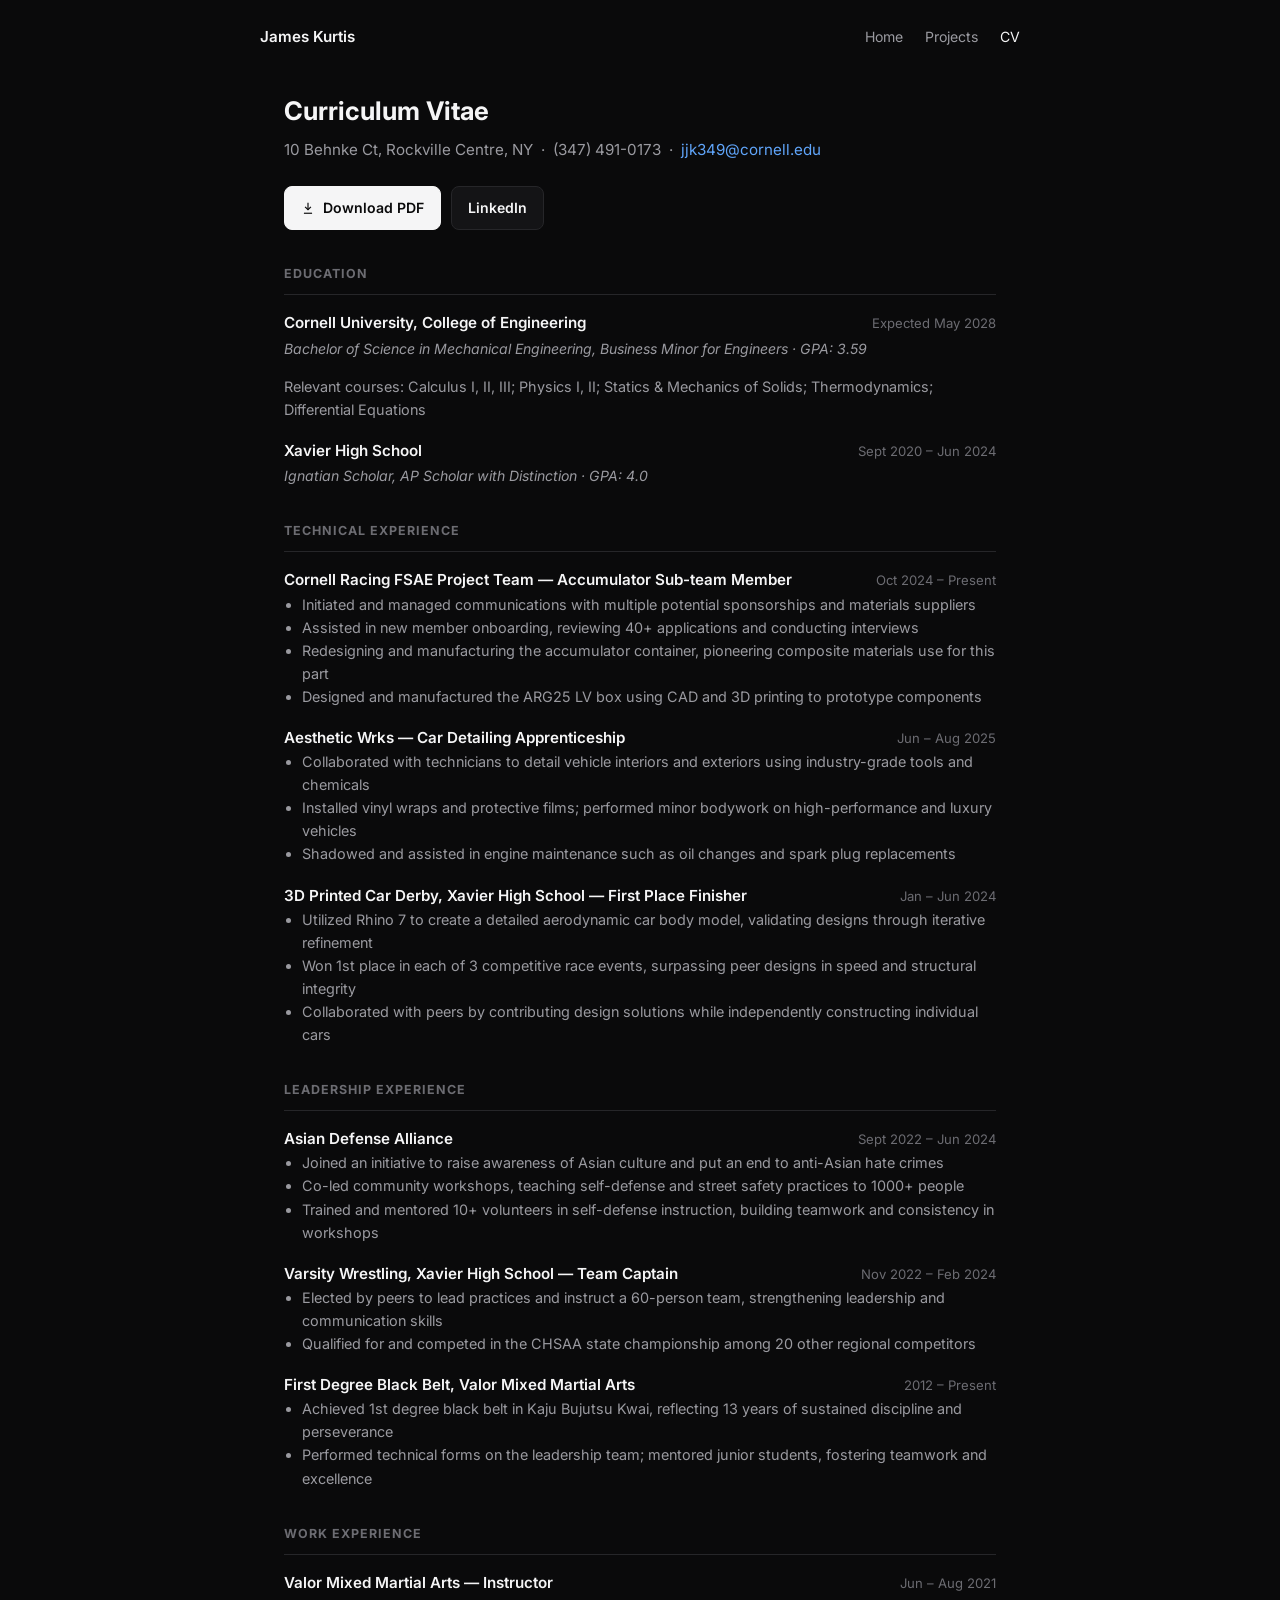
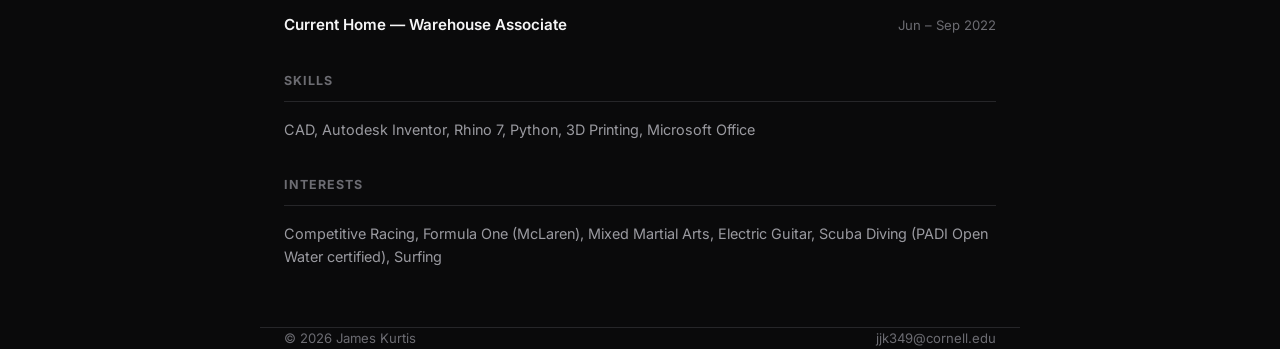
==== cv.html @ 6c4cfc71 "Scaffold portfolio site with real About Me, projects, and CV content Plain HTML/CSS/JS static site s" ====
<!DOCTYPE html>
<html lang="en">
<head>
  <meta charset="UTF-8" />
  <meta name="viewport" content="width=device-width, initial-scale=1.0" />
  <title>CV — James Kurtis</title>
  <link rel="icon" href="assets/images/favicon.svg" type="image/svg+xml" />
  <link rel="preconnect" href="https://fonts.googleapis.com" />
  <link rel="preconnect" href="https://fonts.gstatic.com" crossorigin />
  <link href="https://fonts.googleapis.com/css2?family=Inter:wght@400;500;600;700&display=swap" rel="stylesheet" />
  <link rel="stylesheet" href="assets/css/style.css" />
</head>
<body>

  <nav class="nav">
    <div class="wrap nav-inner">
      <a class="nav-brand" href="index.html">James Kurtis</a>
      <ul class="nav-links">
        <li><a href="index.html">Home</a></li>
        <li><a href="projects.html">Projects</a></li>
        <li><a href="cv.html" class="active">CV</a></li>
      </ul>
    </div>
  </nav>

  <main class="wrap">
    <section style="padding-top: 32px;">
      <h1 class="detail-title">Curriculum Vitae</h1>
      <p class="detail-subtitle">
        10 Behnke Ct, Rockville Centre, NY &nbsp;·&nbsp; (347) 491-0173 &nbsp;·&nbsp;
        <a href="mailto:jjk349@cornell.edu" style="color:var(--accent-2);">jjk349@cornell.edu</a>
      </p>

      <div class="cv-actions">
        <a class="btn btn-primary" href="assets/cv/James-Kurtis-CV.pdf" download>
          <svg width="14" height="14" viewBox="0 0 24 24" fill="none" stroke="currentColor" stroke-width="2"><path d="M12 3v12"/><path d="M7 10l5 5 5-5"/><path d="M5 21h14"/></svg>
          Download PDF
        </a>
        <a class="btn" href="https://www.linkedin.com/in/James-Kurtis" target="_blank" rel="noopener">LinkedIn</a>
      </div>

      <div class="cv-section">
        <h2>Education</h2>
        <div class="cv-entry">
          <div class="cv-entry-row">
            <span class="cv-entry-title">Cornell University, College of Engineering</span>
            <span class="cv-entry-date">Expected May 2028</span>
          </div>
          <p class="cv-entry-sub">Bachelor of Science in Mechanical Engineering, Business Minor for Engineers &middot; GPA: 3.59</p>
          <p class="cv-tags">Relevant courses: Calculus I, II, III; Physics I, II; Statics &amp; Mechanics of Solids; Thermodynamics; Differential Equations</p>
        </div>
        <div class="cv-entry">
          <div class="cv-entry-row">
            <span class="cv-entry-title">Xavier High School</span>
            <span class="cv-entry-date">Sept 2020 – Jun 2024</span>
          </div>
          <p class="cv-entry-sub">Ignatian Scholar, AP Scholar with Distinction &middot; GPA: 4.0</p>
        </div>
      </div>

      <div class="cv-section">
        <h2>Technical Experience</h2>

        <div class="cv-entry">
          <div class="cv-entry-row">
            <span class="cv-entry-title">Cornell Racing FSAE Project Team — Accumulator Sub-team Member</span>
            <span class="cv-entry-date">Oct 2024 – Present</span>
          </div>
          <ul>
            <li>Initiated and managed communications with multiple potential sponsorships and materials suppliers</li>
            <li>Assisted in new member onboarding, reviewing 40+ applications and conducting interviews</li>
            <li>Redesigning and manufacturing the accumulator container, pioneering composite materials use for this part</li>
            <li>Designed and manufactured the ARG25 LV box using CAD and 3D printing to prototype components</li>
          </ul>
        </div>

        <div class="cv-entry">
          <div class="cv-entry-row">
            <span class="cv-entry-title">Aesthetic Wrks — Car Detailing Apprenticeship</span>
            <span class="cv-entry-date">Jun – Aug 2025</span>
          </div>
          <ul>
            <li>Collaborated with technicians to detail vehicle interiors and exteriors using industry-grade tools and chemicals</li>
            <li>Installed vinyl wraps and protective films; performed minor bodywork on high-performance and luxury vehicles</li>
            <li>Shadowed and assisted in engine maintenance such as oil changes and spark plug replacements</li>
          </ul>
        </div>

        <div class="cv-entry">
          <div class="cv-entry-row">
            <span class="cv-entry-title">3D Printed Car Derby, Xavier High School — First Place Finisher</span>
            <span class="cv-entry-date">Jan – Jun 2024</span>
          </div>
          <ul>
            <li>Utilized Rhino 7 to create a detailed aerodynamic car body model, validating designs through iterative refinement</li>
            <li>Won 1st place in each of 3 competitive race events, surpassing peer designs in speed and structural integrity</li>
            <li>Collaborated with peers by contributing design solutions while independently constructing individual cars</li>
          </ul>
        </div>
      </div>

      <div class="cv-section">
        <h2>Leadership Experience</h2>

        <div class="cv-entry">
          <div class="cv-entry-row">
            <span class="cv-entry-title">Asian Defense Alliance</span>
            <span class="cv-entry-date">Sept 2022 – Jun 2024</span>
          </div>
          <ul>
            <li>Joined an initiative to raise awareness of Asian culture and put an end to anti-Asian hate crimes</li>
            <li>Co-led community workshops, teaching self-defense and street safety practices to 1000+ people</li>
            <li>Trained and mentored 10+ volunteers in self-defense instruction, building teamwork and consistency in workshops</li>
          </ul>
        </div>

        <div class="cv-entry">
          <div class="cv-entry-row">
            <span class="cv-entry-title">Varsity Wrestling, Xavier High School — Team Captain</span>
            <span class="cv-entry-date">Nov 2022 – Feb 2024</span>
          </div>
          <ul>
            <li>Elected by peers to lead practices and instruct a 60-person team, strengthening leadership and communication skills</li>
            <li>Qualified for and competed in the CHSAA state championship among 20 other regional competitors</li>
          </ul>
        </div>

        <div class="cv-entry">
          <div class="cv-entry-row">
            <span class="cv-entry-title">First Degree Black Belt, Valor Mixed Martial Arts</span>
            <span class="cv-entry-date">2012 – Present</span>
          </div>
          <ul>
            <li>Achieved 1st degree black belt in Kaju Bujutsu Kwai, reflecting 13 years of sustained discipline and perseverance</li>
            <li>Performed technical forms on the leadership team; mentored junior students, fostering teamwork and excellence</li>
          </ul>
        </div>
      </div>

      <div class="cv-section">
        <h2>Work Experience</h2>
        <div class="cv-entry">
          <div class="cv-entry-row">
            <span class="cv-entry-title">Valor Mixed Martial Arts — Instructor</span>
            <span class="cv-entry-date">Jun – Aug 2021</span>
          </div>
        </div>
        <div class="cv-entry">
          <div class="cv-entry-row">
            <span class="cv-entry-title">Current Home — Warehouse Associate</span>
            <span class="cv-entry-date">Jun – Sep 2022</span>
          </div>
        </div>
      </div>

      <div class="cv-section">
        <h2>Skills</h2>
        <p class="cv-tags">CAD, Autodesk Inventor, Rhino 7, Python, 3D Printing, Microsoft Office</p>
      </div>

      <div class="cv-section">
        <h2>Interests</h2>
        <p class="cv-tags">Competitive Racing, Formula One (McLaren), Mixed Martial Arts, Electric Guitar, Scuba Diving (PADI Open Water certified), Surfing</p>
      </div>
    </section>
  </main>

  <footer class="wrap">
    <span>&copy; <span data-year></span> James Kurtis</span>
    <span><a href="mailto:jjk349@cornell.edu">jjk349@cornell.edu</a></span>
  </footer>

  <script src="assets/js/main.js"></script>
</body>
</html>
---- assets/css/style.css ----
/* ===== James Kurtis — Portfolio ===== */

:root {
  --bg: #0a0a0b;
  --bg-elevated: #141416;
  --bg-card: #17171a;
  --border: #262629;
  --text-primary: #f5f5f6;
  --text-secondary: #9a9aa0;
  --text-muted: #6c6c72;
  --accent: #3b82f6;
  --accent-2: #60a5fa;
  --green: #22c55e;
  --radius: 12px;
  --radius-sm: 8px;
  --max-width: 760px;
  --font: "Inter", -apple-system, BlinkMacSystemFont, "Segoe UI", Roboto, Helvetica, Arial, sans-serif;
}

* {
  box-sizing: border-box;
}

html {
  scroll-behavior: smooth;
}

body {
  margin: 0;
  background: var(--bg);
  color: var(--text-primary);
  font-family: var(--font);
  line-height: 1.6;
  -webkit-font-smoothing: antialiased;
}

img {
  max-width: 100%;
  display: block;
}

a {
  color: inherit;
  text-decoration: none;
}

.wrap {
  max-width: var(--max-width);
  margin: 0 auto;
  padding: 0 24px;
}

/* ---------- Top nav ---------- */

.nav {
  border-bottom: 1px solid transparent;
}

.nav-inner {
  display: flex;
  align-items: center;
  justify-content: space-between;
  padding: 24px 0 8px;
}

.nav-brand {
  font-weight: 600;
  font-size: 0.95rem;
  color: var(--text-primary);
}

.nav-links {
  display: flex;
  gap: 22px;
  list-style: none;
  margin: 0;
  padding: 0;
}

.nav-links a {
  font-size: 0.88rem;
  color: var(--text-secondary);
  transition: color 0.15s ease;
}

.nav-links a:hover,
.nav-links a.active {
  color: var(--text-primary);
}

/* ---------- Hero / header card ---------- */

.hero {
  padding-top: 20px;
}

.hero-row {
  display: flex;
  justify-content: space-between;
  align-items: flex-start;
  gap: 24px;
  flex-wrap: wrap;
}

.hero-identity {
  display: flex;
  gap: 16px;
  align-items: center;
}

.avatar {
  width: 72px;
  height: 72px;
  border-radius: 14px;
  object-fit: cover;
  background: var(--bg-elevated);
  flex-shrink: 0;
}

.hero-name {
  font-size: 1.35rem;
  font-weight: 700;
  margin: 0 0 2px;
  color: var(--text-primary);
}

.hero-title {
  font-size: 0.98rem;
  color: var(--text-secondary);
  margin: 0 0 6px;
}

.hero-meta {
  display: flex;
  align-items: center;
  gap: 14px;
  font-size: 0.85rem;
  color: var(--text-muted);
  flex-wrap: wrap;
}

.hero-meta .dot {
  display: inline-block;
  width: 7px;
  height: 7px;
  border-radius: 50%;
  background: var(--green);
  margin-right: 6px;
}

.hero-actions {
  display: flex;
  align-items: center;
}

.btn {
  display: inline-flex;
  align-items: center;
  gap: 8px;
  padding: 10px 16px;
  border-radius: var(--radius-sm);
  font-size: 0.88rem;
  font-weight: 600;
  border: 1px solid var(--border);
  background: var(--bg-elevated);
  color: var(--text-primary);
  cursor: pointer;
  transition: background 0.15s ease, border-color 0.15s ease;
}

.btn:hover {
  background: #1c1c1f;
  border-color: #333338;
}

.btn-primary {
  background: var(--text-primary);
  color: #0a0a0b;
  border-color: var(--text-primary);
}

.btn-primary:hover {
  background: #e2e2e4;
}

/* contact bar */

.contact-bar {
  display: flex;
  justify-content: space-between;
  align-items: center;
  padding: 20px 0 16px;
  margin-top: 18px;
  border-top: 1px solid var(--border);
  border-bottom: 2px solid var(--accent);
  font-size: 0.88rem;
  color: var(--text-secondary);
  flex-wrap: wrap;
  gap: 10px;
}

.contact-bar a {
  display: inline-flex;
  align-items: center;
  gap: 8px;
  transition: color 0.15s ease;
}

.contact-bar a:hover {
  color: var(--text-primary);
}

/* ---------- Sections ---------- */

section {
  padding: 44px 0;
}

.section-head {
  display: flex;
  align-items: baseline;
  justify-content: space-between;
  margin-bottom: 18px;
}

.section-title {
  font-size: 1.05rem;
  font-weight: 700;
  margin: 0;
  color: var(--text-primary);
}

.view-all {
  font-size: 0.85rem;
  color: var(--text-secondary);
  display: inline-flex;
  align-items: center;
  gap: 4px;
}

.view-all:hover {
  color: var(--text-primary);
}

.about-text {
  color: var(--text-secondary);
  font-size: 0.95rem;
  max-width: 62ch;
}

/* ---------- Project grid ---------- */

.project-grid {
  display: grid;
  grid-template-columns: 1fr 1fr;
  gap: 16px;
}

.project-card {
  background: var(--bg-card);
  border: 1px solid var(--border);
  border-radius: var(--radius);
  overflow: hidden;
  transition: border-color 0.15s ease, transform 0.15s ease;
}

.project-card:hover {
  border-color: #35353a;
  transform: translateY(-2px);
}

.project-thumb {
  aspect-ratio: 4 / 3;
  width: 100%;
  object-fit: cover;
  background: var(--bg-elevated);
}

.project-thumb.placeholder {
  display: flex;
  align-items: center;
  justify-content: center;
  font-size: 1.6rem;
  font-weight: 700;
  color: var(--text-muted);
  background: linear-gradient(135deg, #17171a, #1f1f24);
  letter-spacing: 0.04em;
}

.project-body {
  padding: 14px 16px 16px;
}

.project-title-row {
  display: flex;
  align-items: center;
  justify-content: space-between;
  font-weight: 600;
  font-size: 0.95rem;
  color: var(--text-primary);
}

.project-cat {
  margin: 4px 0 0;
  font-size: 0.82rem;
  color: var(--text-muted);
}

.arrow {
  color: var(--text-muted);
}

/* ---------- Footer ---------- */

footer {
  border-top: 1px solid var(--border);
  padding: 28px 0 40px;
  color: var(--text-muted);
  font-size: 0.82rem;
  display: flex;
  justify-content: space-between;
  flex-wrap: wrap;
  gap: 10px;
}

footer a:hover {
  color: var(--text-secondary);
}

/* ---------- Project detail page ---------- */

.back-link {
  display: inline-flex;
  align-items: center;
  gap: 6px;
  color: var(--text-secondary);
  font-size: 0.88rem;
  margin: 28px 0 20px;
}

.back-link:hover {
  color: var(--text-primary);
}

.detail-hero {
  width: 100%;
  border-radius: var(--radius);
  aspect-ratio: 16 / 9;
  object-fit: cover;
  background: var(--bg-elevated);
  margin-bottom: 24px;
}

.detail-hero.placeholder {
  display: flex;
  align-items: center;
  justify-content: center;
  font-size: 2rem;
  font-weight: 700;
  color: var(--text-muted);
  background: linear-gradient(135deg, #17171a, #1f1f24);
}

.detail-title {
  font-size: 1.6rem;
  font-weight: 700;
  margin: 0 0 6px;
}

.detail-subtitle {
  color: var(--text-secondary);
  font-size: 0.95rem;
  margin: 0 0 24px;
}

.detail-body p {
  color: var(--text-secondary);
  font-size: 0.95rem;
}

.detail-body h3 {
  font-size: 0.95rem;
  color: var(--text-primary);
  margin: 28px 0 10px;
}

.detail-body ul {
  color: var(--text-secondary);
  font-size: 0.92rem;
  padding-left: 20px;
}

.chip-row {
  display: flex;
  flex-wrap: wrap;
  gap: 8px;
  margin-top: 10px;
}

.chip {
  font-size: 0.78rem;
  padding: 5px 10px;
  border-radius: 999px;
  border: 1px solid var(--border);
  color: var(--text-secondary);
  background: var(--bg-elevated);
}

/* ---------- CV page ---------- */

.cv-actions {
  display: flex;
  gap: 10px;
  margin: 24px 0 8px;
}

.cv-section {
  margin-top: 34px;
}

.cv-section h2 {
  font-size: 0.78rem;
  text-transform: uppercase;
  letter-spacing: 0.08em;
  color: var(--text-muted);
  margin: 0 0 16px;
  border-bottom: 1px solid var(--border);
  padding-bottom: 10px;
}

.cv-entry {
  margin-bottom: 18px;
}

.cv-entry-row {
  display: flex;
  justify-content: space-between;
  align-items: baseline;
  gap: 12px;
  flex-wrap: wrap;
}

.cv-entry-title {
  font-weight: 600;
  font-size: 0.95rem;
  color: var(--text-primary);
}

.cv-entry-sub {
  font-size: 0.88rem;
  color: var(--text-secondary);
  margin: 2px 0 8px;
  font-style: italic;
}

.cv-entry-date {
  font-size: 0.82rem;
  color: var(--text-muted);
  white-space: nowrap;
}

.cv-entry ul {
  margin: 0;
  padding-left: 18px;
  color: var(--text-secondary);
  font-size: 0.9rem;
}

.cv-tags {
  color: var(--text-secondary);
  font-size: 0.9rem;
}

/* ---------- Responsive ---------- */

@media (max-width: 640px) {
  .project-grid {
    grid-template-columns: 1fr;
  }

  .hero-row {
    flex-direction: column;
  }

  .hero-actions {
    width: 100%;
  }

  .hero-actions .btn {
    width: 100%;
    justify-content: center;
  }

  .contact-bar {
    flex-direction: column;
    align-items: flex-start;
  }
}
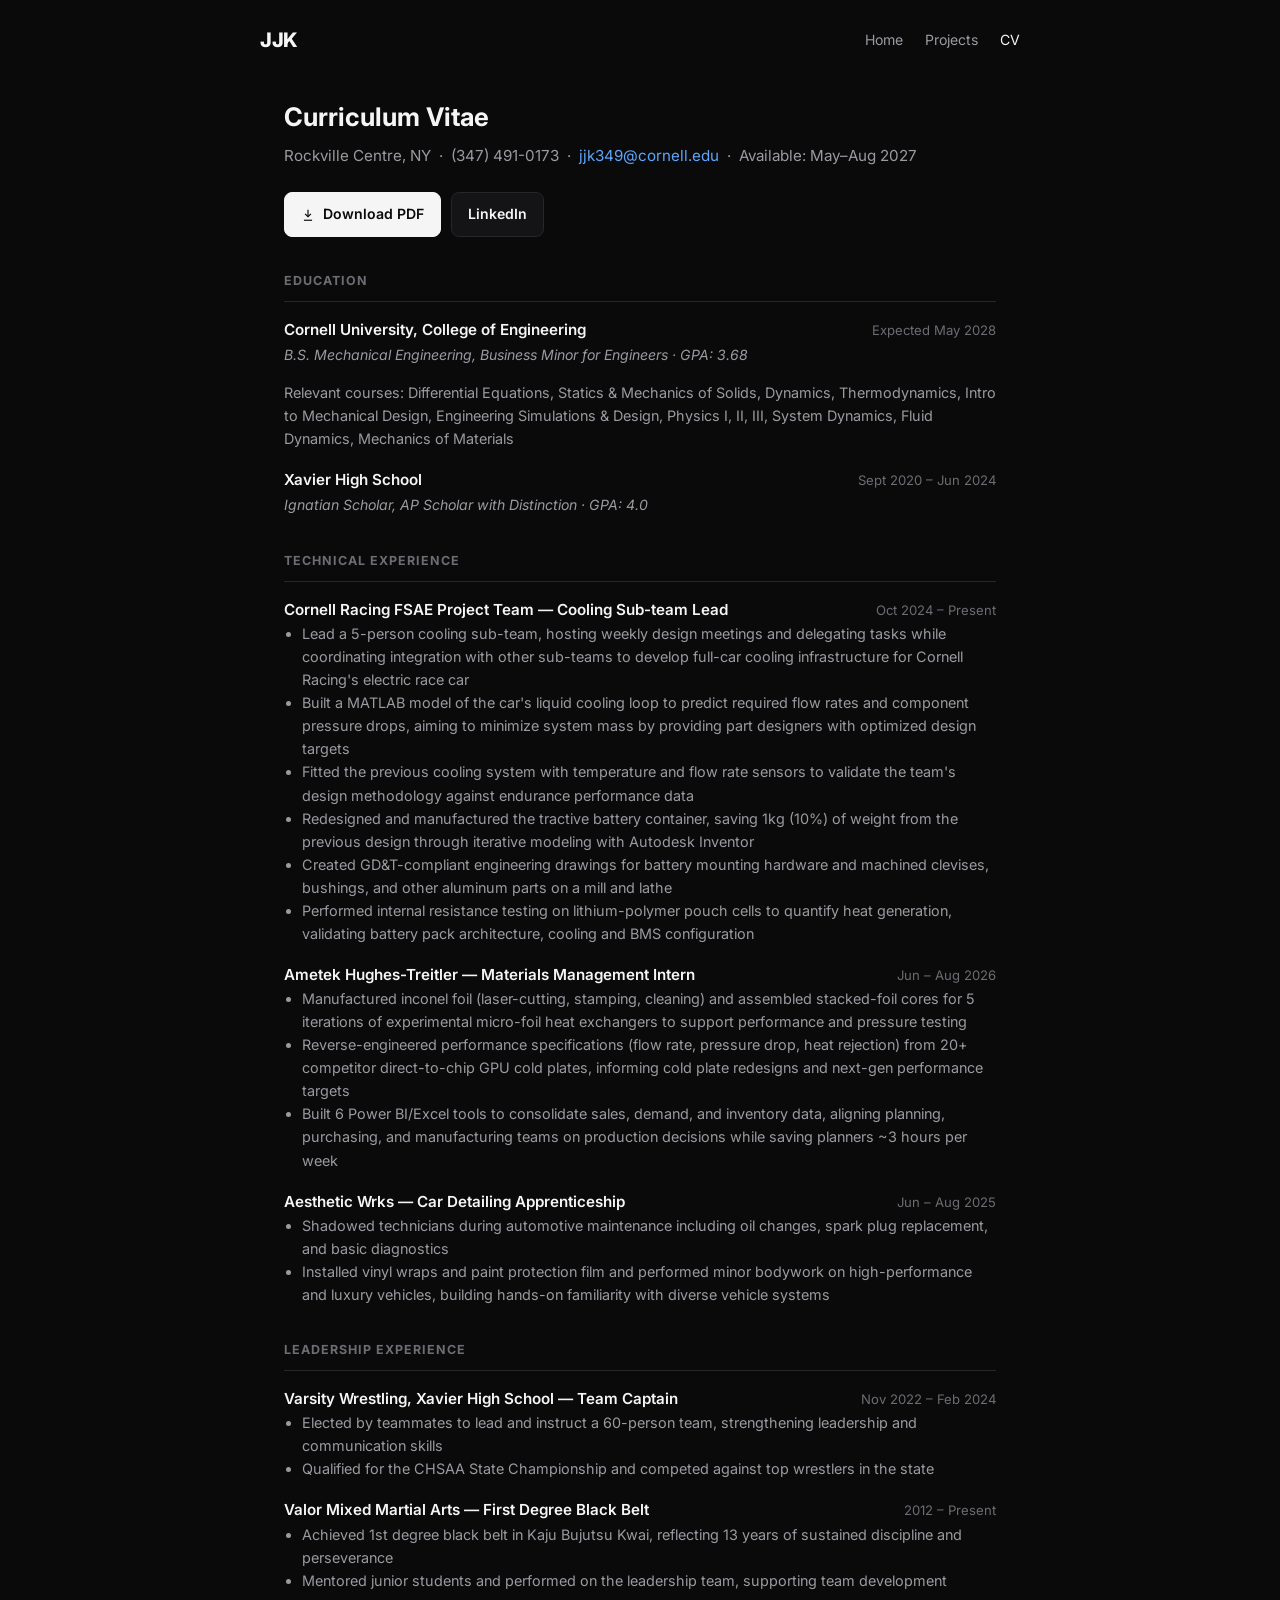
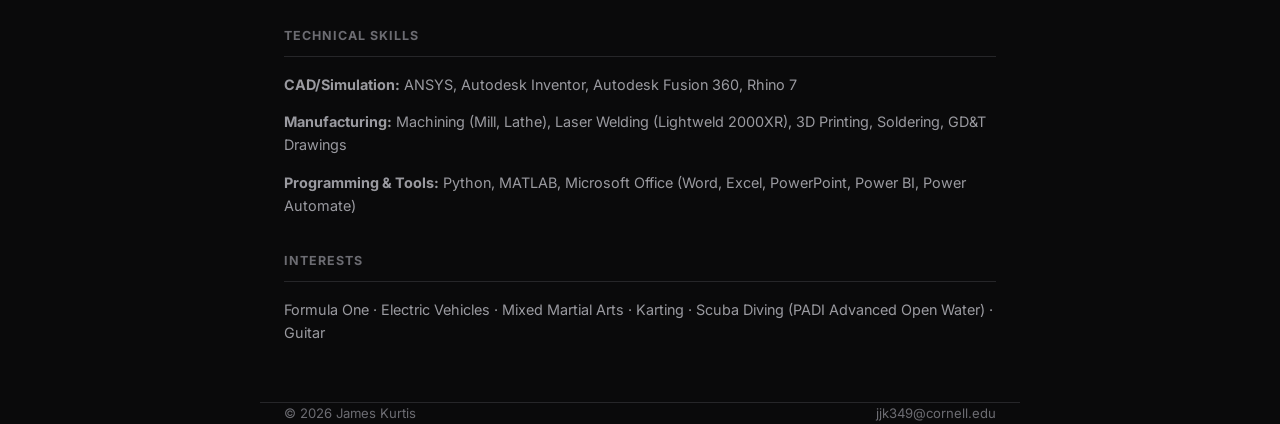
==== commit 6b73701b: "Update CV with latest resume, add homepage Education section, restyle logo to JJK CV page and PDF no" ====
--- a/cv.html
+++ b/cv.html
@@ -14,7 +14,7 @@
 
   <nav class="nav">
     <div class="wrap nav-inner">
-      <a class="nav-brand" href="index.html">James Kurtis</a>
+      <a class="nav-brand logo" href="index.html">JJK</a>
       <ul class="nav-links">
         <li><a href="index.html">Home</a></li>
         <li><a href="projects.html">Projects</a></li>
@@ -27,8 +27,9 @@
     <section style="padding-top: 32px;">
       <h1 class="detail-title">Curriculum Vitae</h1>
       <p class="detail-subtitle">
-        10 Behnke Ct, Rockville Centre, NY &nbsp;·&nbsp; (347) 491-0173 &nbsp;·&nbsp;
+        Rockville Centre, NY &nbsp;·&nbsp; (347) 491-0173 &nbsp;·&nbsp;
         <a href="mailto:jjk349@cornell.edu" style="color:var(--accent-2);">jjk349@cornell.edu</a>
+        &nbsp;·&nbsp; Available: May–Aug 2027
       </p>
 
       <div class="cv-actions">
@@ -46,8 +47,8 @@
             <span class="cv-entry-title">Cornell University, College of Engineering</span>
             <span class="cv-entry-date">Expected May 2028</span>
           </div>
-          <p class="cv-entry-sub">Bachelor of Science in Mechanical Engineering, Business Minor for Engineers &middot; GPA: 3.59</p>
-          <p class="cv-tags">Relevant courses: Calculus I, II, III; Physics I, II; Statics &amp; Mechanics of Solids; Thermodynamics; Differential Equations</p>
+          <p class="cv-entry-sub">B.S. Mechanical Engineering, Business Minor for Engineers &middot; GPA: 3.68</p>
+          <p class="cv-tags">Relevant courses: Differential Equations, Statics &amp; Mechanics of Solids, Dynamics, Thermodynamics, Intro to Mechanical Design, Engineering Simulations &amp; Design, Physics I, II, III, System Dynamics, Fluid Dynamics, Mechanics of Materials</p>
         </div>
         <div class="cv-entry">
           <div class="cv-entry-row">
@@ -63,14 +64,28 @@
 
         <div class="cv-entry">
           <div class="cv-entry-row">
-            <span class="cv-entry-title">Cornell Racing FSAE Project Team — Accumulator Sub-team Member</span>
+            <span class="cv-entry-title">Cornell Racing FSAE Project Team — Cooling Sub-team Lead</span>
             <span class="cv-entry-date">Oct 2024 – Present</span>
           </div>
           <ul>
-            <li>Initiated and managed communications with multiple potential sponsorships and materials suppliers</li>
-            <li>Assisted in new member onboarding, reviewing 40+ applications and conducting interviews</li>
-            <li>Redesigning and manufacturing the accumulator container, pioneering composite materials use for this part</li>
-            <li>Designed and manufactured the ARG25 LV box using CAD and 3D printing to prototype components</li>
+            <li>Lead a 5-person cooling sub-team, hosting weekly design meetings and delegating tasks while coordinating integration with other sub-teams to develop full-car cooling infrastructure for Cornell Racing's electric race car</li>
+            <li>Built a MATLAB model of the car's liquid cooling loop to predict required flow rates and component pressure drops, aiming to minimize system mass by providing part designers with optimized design targets</li>
+            <li>Fitted the previous cooling system with temperature and flow rate sensors to validate the team's design methodology against endurance performance data</li>
+            <li>Redesigned and manufactured the tractive battery container, saving 1kg (10%) of weight from the previous design through iterative modeling with Autodesk Inventor</li>
+            <li>Created GD&amp;T-compliant engineering drawings for battery mounting hardware and machined clevises, bushings, and other aluminum parts on a mill and lathe</li>
+            <li>Performed internal resistance testing on lithium-polymer pouch cells to quantify heat generation, validating battery pack architecture, cooling and BMS configuration</li>
+          </ul>
+        </div>
+
+        <div class="cv-entry">
+          <div class="cv-entry-row">
+            <span class="cv-entry-title">Ametek Hughes-Treitler — Materials Management Intern</span>
+            <span class="cv-entry-date">Jun – Aug 2026</span>
+          </div>
+          <ul>
+            <li>Manufactured inconel foil (laser-cutting, stamping, cleaning) and assembled stacked-foil cores for 5 iterations of experimental micro-foil heat exchangers to support performance and pressure testing</li>
+            <li>Reverse-engineered performance specifications (flow rate, pressure drop, heat rejection) from 20+ competitor direct-to-chip GPU cold plates, informing cold plate redesigns and next-gen performance targets</li>
+            <li>Built 6 Power BI/Excel tools to consolidate sales, demand, and inventory data, aligning planning, purchasing, and manufacturing teams on production decisions while saving planners ~3 hours per week</li>
           </ul>
         </div>
 
@@ -80,21 +95,8 @@
             <span class="cv-entry-date">Jun – Aug 2025</span>
           </div>
           <ul>
-            <li>Collaborated with technicians to detail vehicle interiors and exteriors using industry-grade tools and chemicals</li>
-            <li>Installed vinyl wraps and protective films; performed minor bodywork on high-performance and luxury vehicles</li>
-            <li>Shadowed and assisted in engine maintenance such as oil changes and spark plug replacements</li>
-          </ul>
-        </div>
-
-        <div class="cv-entry">
-          <div class="cv-entry-row">
-            <span class="cv-entry-title">3D Printed Car Derby, Xavier High School — First Place Finisher</span>
-            <span class="cv-entry-date">Jan – Jun 2024</span>
-          </div>
-          <ul>
-            <li>Utilized Rhino 7 to create a detailed aerodynamic car body model, validating designs through iterative refinement</li>
-            <li>Won 1st place in each of 3 competitive race events, surpassing peer designs in speed and structural integrity</li>
-            <li>Collaborated with peers by contributing design solutions while independently constructing individual cars</li>
+            <li>Shadowed technicians during automotive maintenance including oil changes, spark plug replacement, and basic diagnostics</li>
+            <li>Installed vinyl wraps and paint protection film and performed minor bodywork on high-performance and luxury vehicles, building hands-on familiarity with diverse vehicle systems</li>
           </ul>
         </div>
       </div>
@@ -104,63 +106,37 @@
 
         <div class="cv-entry">
           <div class="cv-entry-row">
-            <span class="cv-entry-title">Asian Defense Alliance</span>
-            <span class="cv-entry-date">Sept 2022 – Jun 2024</span>
+            <span class="cv-entry-title">Varsity Wrestling, Xavier High School — Team Captain</span>
+            <span class="cv-entry-date">Nov 2022 – Feb 2024</span>
           </div>
           <ul>
-            <li>Joined an initiative to raise awareness of Asian culture and put an end to anti-Asian hate crimes</li>
-            <li>Co-led community workshops, teaching self-defense and street safety practices to 1000+ people</li>
-            <li>Trained and mentored 10+ volunteers in self-defense instruction, building teamwork and consistency in workshops</li>
+            <li>Elected by teammates to lead and instruct a 60-person team, strengthening leadership and communication skills</li>
+            <li>Qualified for the CHSAA State Championship and competed against top wrestlers in the state</li>
           </ul>
         </div>
 
         <div class="cv-entry">
           <div class="cv-entry-row">
-            <span class="cv-entry-title">Varsity Wrestling, Xavier High School — Team Captain</span>
-            <span class="cv-entry-date">Nov 2022 – Feb 2024</span>
-          </div>
-          <ul>
-            <li>Elected by peers to lead practices and instruct a 60-person team, strengthening leadership and communication skills</li>
-            <li>Qualified for and competed in the CHSAA state championship among 20 other regional competitors</li>
-          </ul>
-        </div>
-
-        <div class="cv-entry">
-          <div class="cv-entry-row">
-            <span class="cv-entry-title">First Degree Black Belt, Valor Mixed Martial Arts</span>
+            <span class="cv-entry-title">Valor Mixed Martial Arts — First Degree Black Belt</span>
             <span class="cv-entry-date">2012 – Present</span>
           </div>
           <ul>
             <li>Achieved 1st degree black belt in Kaju Bujutsu Kwai, reflecting 13 years of sustained discipline and perseverance</li>
-            <li>Performed technical forms on the leadership team; mentored junior students, fostering teamwork and excellence</li>
+            <li>Mentored junior students and performed on the leadership team, supporting team development</li>
           </ul>
         </div>
       </div>
 
       <div class="cv-section">
-        <h2>Work Experience</h2>
-        <div class="cv-entry">
-          <div class="cv-entry-row">
-            <span class="cv-entry-title">Valor Mixed Martial Arts — Instructor</span>
-            <span class="cv-entry-date">Jun – Aug 2021</span>
-          </div>
-        </div>
-        <div class="cv-entry">
-          <div class="cv-entry-row">
-            <span class="cv-entry-title">Current Home — Warehouse Associate</span>
-            <span class="cv-entry-date">Jun – Sep 2022</span>
-          </div>
-        </div>
-      </div>
-
-      <div class="cv-section">
-        <h2>Skills</h2>
-        <p class="cv-tags">CAD, Autodesk Inventor, Rhino 7, Python, 3D Printing, Microsoft Office</p>
+        <h2>Technical Skills</h2>
+        <p class="cv-tags"><strong>CAD/Simulation:</strong> ANSYS, Autodesk Inventor, Autodesk Fusion 360, Rhino 7</p>
+        <p class="cv-tags"><strong>Manufacturing:</strong> Machining (Mill, Lathe), Laser Welding (Lightweld 2000XR), 3D Printing, Soldering, GD&amp;T Drawings</p>
+        <p class="cv-tags"><strong>Programming &amp; Tools:</strong> Python, MATLAB, Microsoft Office (Word, Excel, PowerPoint, Power BI, Power Automate)</p>
       </div>
 
       <div class="cv-section">
         <h2>Interests</h2>
-        <p class="cv-tags">Competitive Racing, Formula One (McLaren), Mixed Martial Arts, Electric Guitar, Scuba Diving (PADI Open Water certified), Surfing</p>
+        <p class="cv-tags">Formula One &middot; Electric Vehicles &middot; Mixed Martial Arts &middot; Karting &middot; Scuba Diving (PADI Advanced Open Water) &middot; Guitar</p>
       </div>
     </section>
   </main>
--- a/assets/css/style.css
+++ b/assets/css/style.css
@@ -64,9 +64,14 @@
 }
 
 .nav-brand {
-  font-weight: 600;
-  font-size: 0.95rem;
-  color: var(--text-primary);
+  color: var(--text-primary);
+}
+
+.logo {
+  font-weight: 800;
+  font-size: 1.25rem;
+  letter-spacing: -0.02em;
+  text-transform: uppercase;
 }
 
 .nav-links {
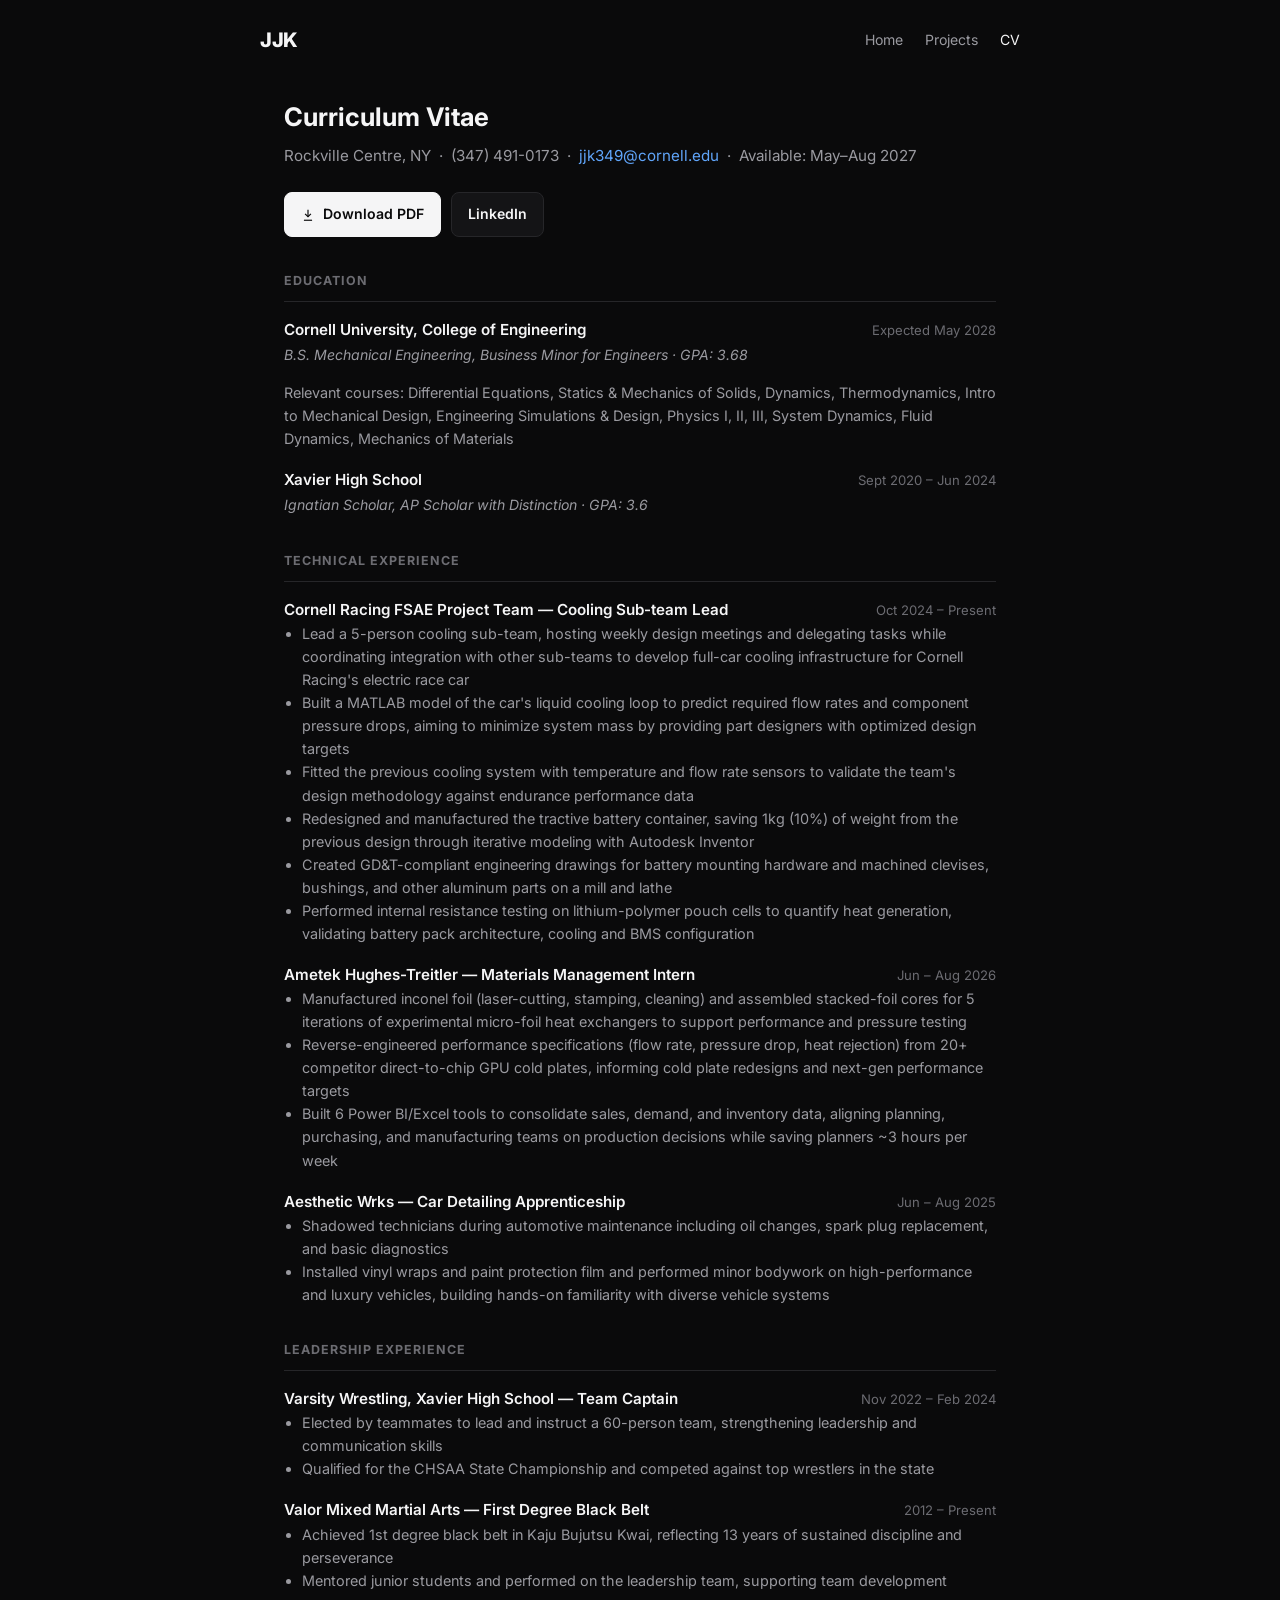
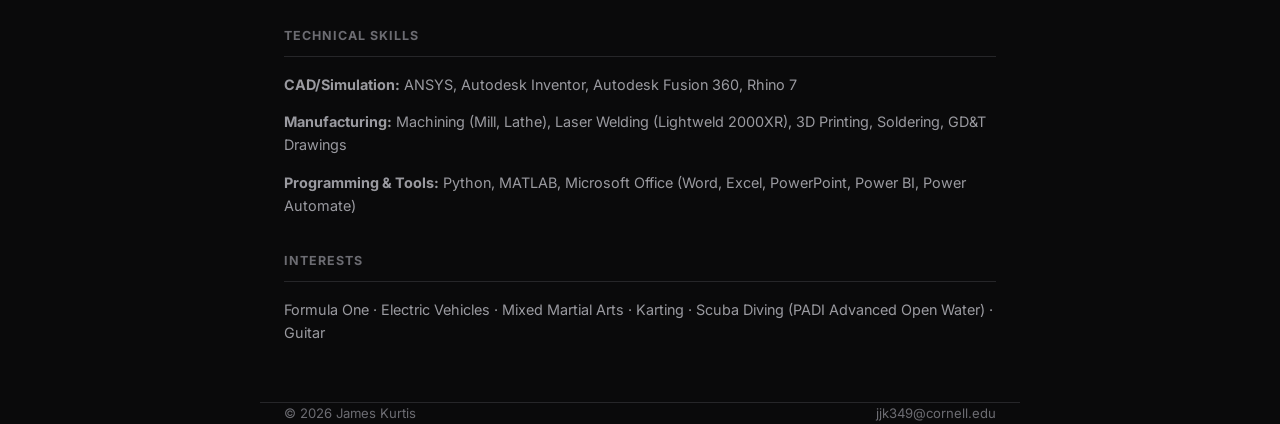
==== commit 76074a87: "updated gpa" ====
--- a/cv.html
+++ b/cv.html
@@ -55,7 +55,7 @@
             <span class="cv-entry-title">Xavier High School</span>
             <span class="cv-entry-date">Sept 2020 – Jun 2024</span>
           </div>
-          <p class="cv-entry-sub">Ignatian Scholar, AP Scholar with Distinction &middot; GPA: 4.0</p>
+          <p class="cv-entry-sub">Ignatian Scholar, AP Scholar with Distinction &middot; GPA: 3.6</p>
         </div>
       </div>
 
